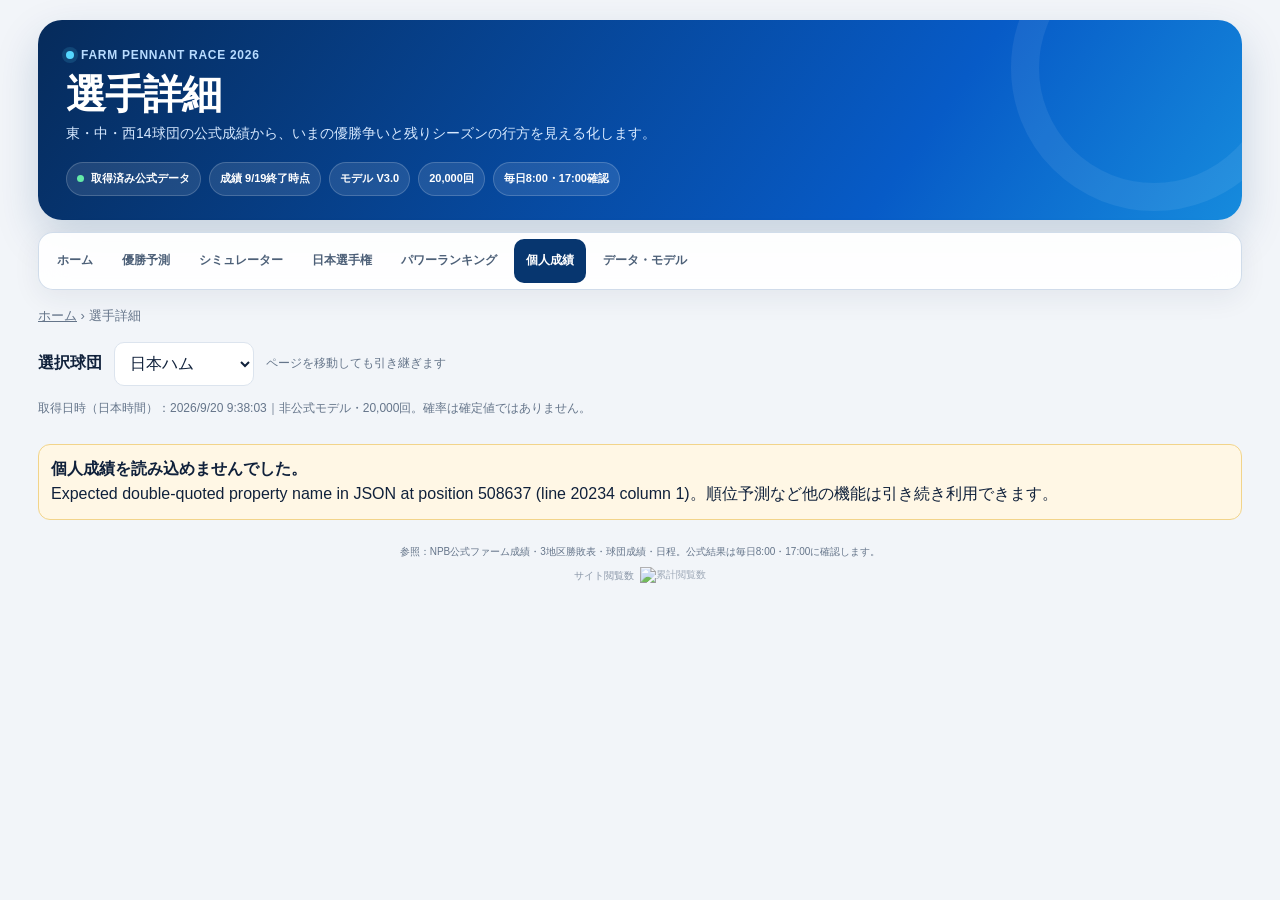
==== players/index.html @ fe239aa3 "Add all-team player statistics and analysis pages" ====
<!doctype html><html lang="ja"><head><meta charset="utf-8"><meta name="viewport" content="width=device-width,initial-scale=1,viewport-fit=cover"><base href="../"><title>選手詳細｜2026 ファーム3地区</title><link rel="stylesheet" href="styles.css?v=7"><link rel="stylesheet" href="pages.css?v=7"><link rel="stylesheet" href="stats.css?v=7"></head><body data-page="player"><div class="wrap" id="app"><header class="siteHeader" id="overview">
    <div class="brandEyebrow">Farm Pennant Race 2026</div>
    <h1>選手詳細</h1>
    <p class="siteLead">東・中・西14球団の公式成績から、いまの優勝争いと残りシーズンの行方を見える化します。</p>
    <div class="headerMeta" aria-label="データとモデルの状態">
      <span class="statusPill checking" id="dataStatusPill">更新確認中</span>
      <span class="metaPill" id="dataDateBadge">公式データを確認中</span>
      <span class="metaPill">モデル V3.0</span><span class="metaPill">20,000回</span>
      <span class="metaPill" id="autoUpdateBadge">自動更新を確認中</span>
    </div>
    <div class="updateFallback" id="updateFallback" role="status"><span id="updateFallbackText">前回取得できたデータを表示しています。</span><button class="retryButton" id="retryButton" type="button">再読み込み</button></div>
  </header>

<nav class="pageNav" aria-label="サイトメニュー" id="siteNav"></nav><div class="breadcrumb" id="breadcrumb"></div><div id="sharedSelection"></div><noscript><p class="note">最新の予測計算にはJavaScriptが必要です。<a href="https://npb.jp/bis/2026/stats/index_farm.html">NPB公式成績を見る</a></p></noscript><main><section class="section"><nav class="statsSubnav"><a href="stats/">← 個人成績一覧</a><a href="stats/titles/">個人タイトル</a><a href="stats/prospects/">若手ランキング</a></nav><div id="playerDetail"><div class="loadingSkeleton"><span class="skeleton"></span><span class="skeleton short"></span></div></div></section></main><footer>参照：NPB公式ファーム成績・3地区勝敗表・球団成績・日程。公式結果は毎日8:00・17:00に確認します。<div class="siteCounter" aria-label="サイトの累計閲覧数"><span>サイト閲覧数</span><img src="https://hits.sh/mituteto-png.github.io/farm-east-prediction.svg?style=flat-square&amp;label=&amp;color=8795a8" alt="累計閲覧数"></div></footer>
</div><script src="auto-data.js"></script><script src="farmchamp-data.js"></script><script type="module" src="site.js?v=7"></script><script type="module" src="stats-app.js?v=7"></script></body></html>
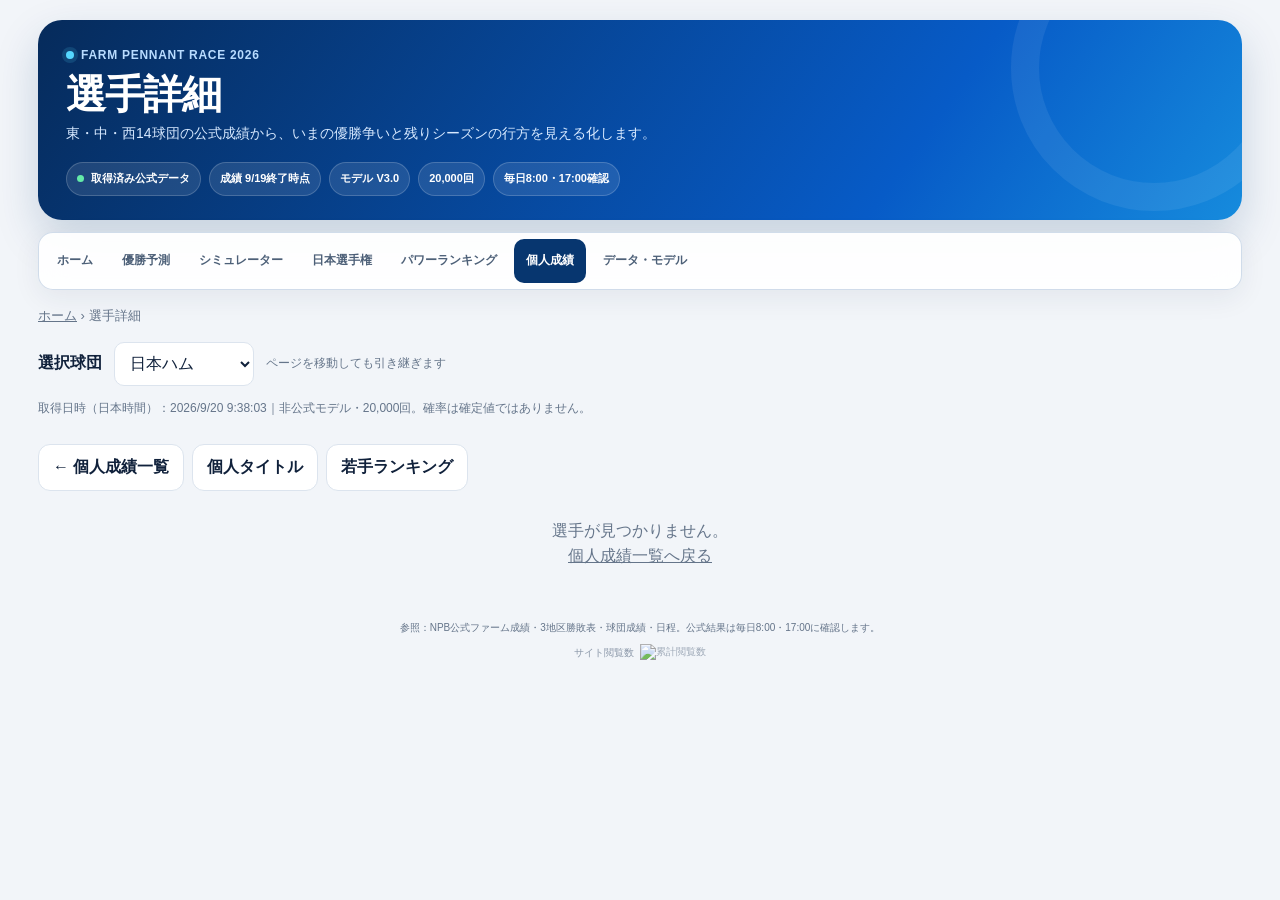
==== commit 68ac8490: "Refresh complete player data on stats pages" ====
--- a/players/index.html
+++ b/players/index.html
@@ -12,4 +12,4 @@
   </header>
 
 <nav class="pageNav" aria-label="サイトメニュー" id="siteNav"></nav><div class="breadcrumb" id="breadcrumb"></div><div id="sharedSelection"></div><noscript><p class="note">最新の予測計算にはJavaScriptが必要です。<a href="https://npb.jp/bis/2026/stats/index_farm.html">NPB公式成績を見る</a></p></noscript><main><section class="section"><nav class="statsSubnav"><a href="stats/">← 個人成績一覧</a><a href="stats/titles/">個人タイトル</a><a href="stats/prospects/">若手ランキング</a></nav><div id="playerDetail"><div class="loadingSkeleton"><span class="skeleton"></span><span class="skeleton short"></span></div></div></section></main><footer>参照：NPB公式ファーム成績・3地区勝敗表・球団成績・日程。公式結果は毎日8:00・17:00に確認します。<div class="siteCounter" aria-label="サイトの累計閲覧数"><span>サイト閲覧数</span><img src="https://hits.sh/mituteto-png.github.io/farm-east-prediction.svg?style=flat-square&amp;label=&amp;color=8795a8" alt="累計閲覧数"></div></footer>
-</div><script src="auto-data.js"></script><script src="farmchamp-data.js"></script><script type="module" src="site.js?v=7"></script><script type="module" src="stats-app.js?v=7"></script></body></html>+</div><script src="auto-data.js"></script><script src="farmchamp-data.js"></script><script type="module" src="site.js?v=8"></script><script type="module" src="stats-app.js?v=8"></script></body></html>
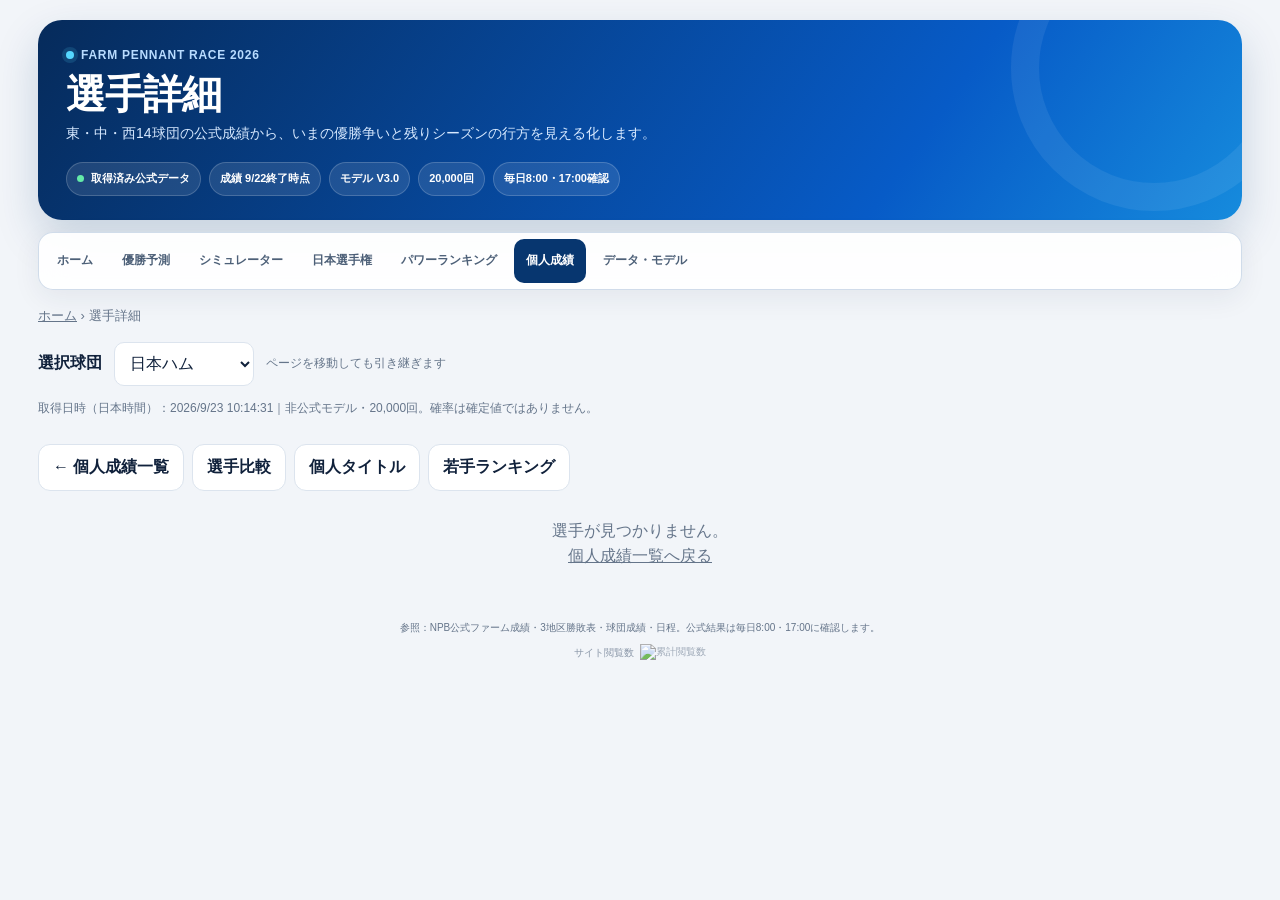
==== commit b7faecbe: "Add player comparison tool" ====
--- a/players/index.html
+++ b/players/index.html
@@ -1,4 +1,4 @@
-<!doctype html><html lang="ja"><head><meta charset="utf-8"><meta name="viewport" content="width=device-width,initial-scale=1,viewport-fit=cover"><base href="../"><title>選手詳細｜2026 ファーム3地区</title><link rel="stylesheet" href="styles.css?v=7"><link rel="stylesheet" href="pages.css?v=7"><link rel="stylesheet" href="stats.css?v=7"></head><body data-page="player"><div class="wrap" id="app"><header class="siteHeader" id="overview">
+<!doctype html><html lang="ja"><head><meta charset="utf-8"><meta name="viewport" content="width=device-width,initial-scale=1,viewport-fit=cover"><base href="../"><title>選手詳細｜2026 ファーム3地区</title><link rel="stylesheet" href="styles.css?v=7"><link rel="stylesheet" href="pages.css?v=7"><link rel="stylesheet" href="stats.css?v=9"></head><body data-page="player"><div class="wrap" id="app"><header class="siteHeader" id="overview">
     <div class="brandEyebrow">Farm Pennant Race 2026</div>
     <h1>選手詳細</h1>
     <p class="siteLead">東・中・西14球団の公式成績から、いまの優勝争いと残りシーズンの行方を見える化します。</p>
@@ -12,4 +12,4 @@
   </header>
 
 <nav class="pageNav" aria-label="サイトメニュー" id="siteNav"></nav><div class="breadcrumb" id="breadcrumb"></div><div id="sharedSelection"></div><noscript><p class="note">最新の予測計算にはJavaScriptが必要です。<a href="https://npb.jp/bis/2026/stats/index_farm.html">NPB公式成績を見る</a></p></noscript><main><section class="section"><nav class="statsSubnav"><a href="stats/">← 個人成績一覧</a><a href="stats/titles/">個人タイトル</a><a href="stats/prospects/">若手ランキング</a></nav><div id="playerDetail"><div class="loadingSkeleton"><span class="skeleton"></span><span class="skeleton short"></span></div></div></section></main><footer>参照：NPB公式ファーム成績・3地区勝敗表・球団成績・日程。公式結果は毎日8:00・17:00に確認します。<div class="siteCounter" aria-label="サイトの累計閲覧数"><span>サイト閲覧数</span><img src="https://hits.sh/mituteto-png.github.io/farm-east-prediction.svg?style=flat-square&amp;label=&amp;color=8795a8" alt="累計閲覧数"></div></footer>
-</div><script src="auto-data.js"></script><script src="farmchamp-data.js"></script><script type="module" src="site.js?v=8"></script><script type="module" src="stats-app.js?v=8"></script></body></html>+</div><script src="auto-data.js"></script><script src="farmchamp-data.js"></script><script type="module" src="site.js?v=9"></script><script type="module" src="stats-app.js?v=9"></script></body></html>
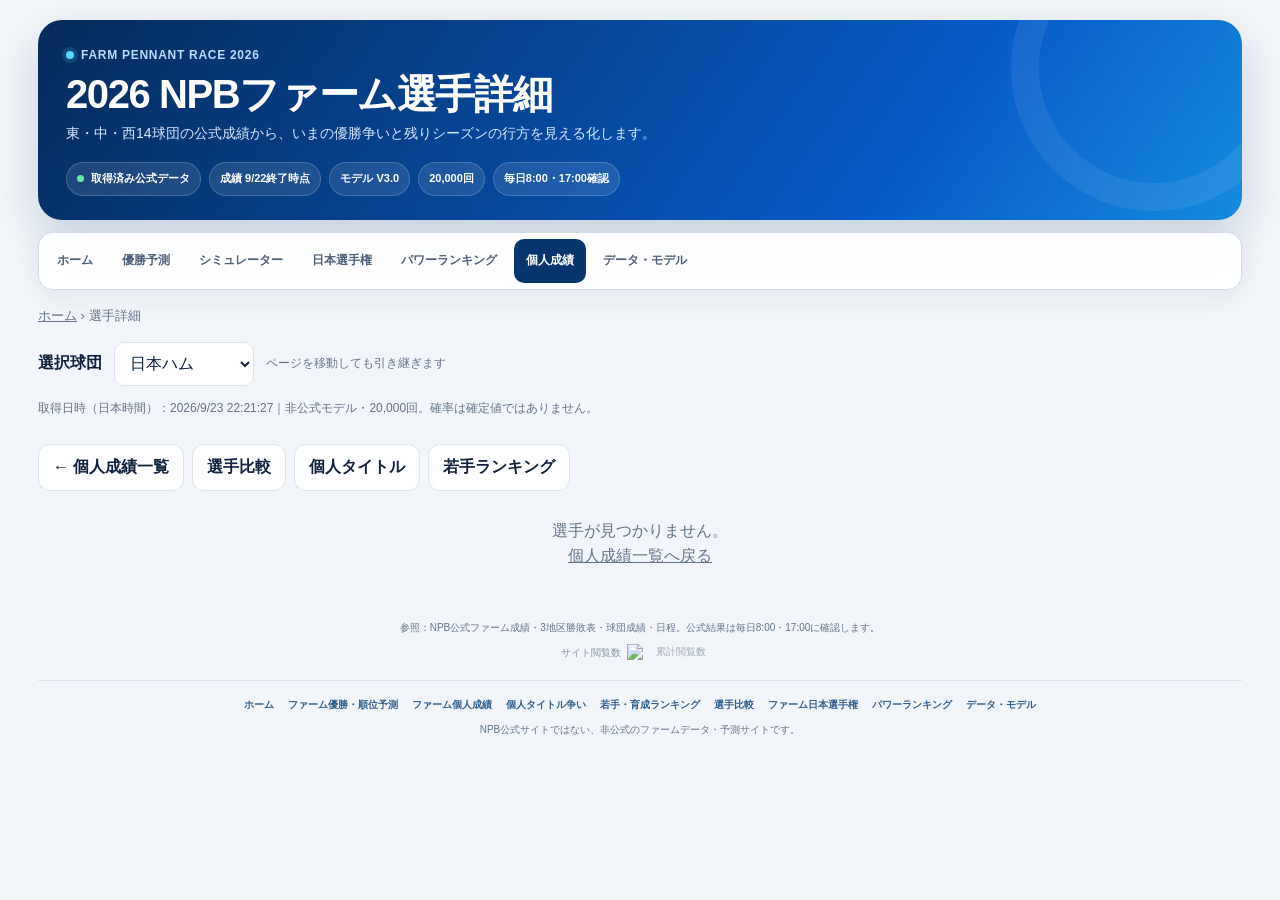
==== commit 4953170e: "Improve SEO discovery and social metadata" ====
--- a/players/index.html
+++ b/players/index.html
@@ -1,6 +1,6 @@
-<!doctype html><html lang="ja"><head><meta charset="utf-8"><meta name="viewport" content="width=device-width,initial-scale=1,viewport-fit=cover"><base href="../"><title>選手詳細｜2026 ファーム3地区</title><link rel="stylesheet" href="styles.css?v=7"><link rel="stylesheet" href="pages.css?v=7"><link rel="stylesheet" href="stats.css?v=9"></head><body data-page="player"><div class="wrap" id="app"><header class="siteHeader" id="overview">
+<!doctype html><html lang="ja"><head><meta charset="utf-8"><meta name="viewport" content="width=device-width,initial-scale=1,viewport-fit=cover"><base href="../"><link rel="stylesheet" href="styles.css?v=8"><link rel="stylesheet" href="pages.css?v=7"><link rel="stylesheet" href="stats.css?v=10"><!-- SEO:START --><title>2026 NPBファーム選手詳細｜個人成績・経歴</title><meta name="description" content="2026年NPBファーム選手の個人成績、プロフィール、経歴、日本選手権出場資格を確認できます。"><meta name="robots" content="index,follow,max-image-preview:large"><link rel="icon" type="image/svg+xml" href="assets/favicon.svg"><meta property="og:locale" content="ja_JP"><meta property="og:site_name" content="2026 NPBファームデータ"><meta property="og:type" content="profile"><meta property="og:title" content="2026 NPBファーム選手詳細｜個人成績・経歴"><meta property="og:description" content="2026年NPBファーム選手の個人成績、プロフィール、経歴、日本選手権出場資格を確認できます。"><meta property="og:image" content="https://mituteto-png.github.io/farm-east-prediction/assets/ogp.png"><meta property="og:image:width" content="1200"><meta property="og:image:height" content="630"><meta property="og:image:alt" content="2026 NPBファームデータのサイト紹介画像"><meta name="twitter:card" content="summary_large_image"><meta name="twitter:title" content="2026 NPBファーム選手詳細｜個人成績・経歴"><meta name="twitter:description" content="2026年NPBファーム選手の個人成績、プロフィール、経歴、日本選手権出場資格を確認できます。"><meta name="twitter:image" content="https://mituteto-png.github.io/farm-east-prediction/assets/ogp.png"><!-- SEO:END --></head><body data-page="player"><div class="wrap" id="app"><header class="siteHeader" id="overview">
     <div class="brandEyebrow">Farm Pennant Race 2026</div>
-    <h1>選手詳細</h1>
+    <h1>2026 NPBファーム選手詳細</h1>
     <p class="siteLead">東・中・西14球団の公式成績から、いまの優勝争いと残りシーズンの行方を見える化します。</p>
     <div class="headerMeta" aria-label="データとモデルの状態">
       <span class="statusPill checking" id="dataStatusPill">更新確認中</span>
@@ -11,5 +11,5 @@
     <div class="updateFallback" id="updateFallback" role="status"><span id="updateFallbackText">前回取得できたデータを表示しています。</span><button class="retryButton" id="retryButton" type="button">再読み込み</button></div>
   </header>
 
-<nav class="pageNav" aria-label="サイトメニュー" id="siteNav"></nav><div class="breadcrumb" id="breadcrumb"></div><div id="sharedSelection"></div><noscript><p class="note">最新の予測計算にはJavaScriptが必要です。<a href="https://npb.jp/bis/2026/stats/index_farm.html">NPB公式成績を見る</a></p></noscript><main><section class="section"><nav class="statsSubnav"><a href="stats/">← 個人成績一覧</a><a href="stats/titles/">個人タイトル</a><a href="stats/prospects/">若手ランキング</a></nav><div id="playerDetail"><div class="loadingSkeleton"><span class="skeleton"></span><span class="skeleton short"></span></div></div></section></main><footer>参照：NPB公式ファーム成績・3地区勝敗表・球団成績・日程。公式結果は毎日8:00・17:00に確認します。<div class="siteCounter" aria-label="サイトの累計閲覧数"><span>サイト閲覧数</span><img src="https://hits.sh/mituteto-png.github.io/farm-east-prediction.svg?style=flat-square&amp;label=&amp;color=8795a8" alt="累計閲覧数"></div></footer>
-</div><script src="auto-data.js"></script><script src="farmchamp-data.js"></script><script type="module" src="site.js?v=9"></script><script type="module" src="stats-app.js?v=9"></script></body></html>+<nav class="pageNav" aria-label="サイトメニュー" id="siteNav"></nav><div class="breadcrumb" id="breadcrumb"></div><div id="sharedSelection"></div><noscript><p class="note">最新の予測計算にはJavaScriptが必要です。<a href="https://npb.jp/bis/2026/stats/index_farm.html">NPB公式成績を見る</a></p></noscript><main><section class="section"><nav class="statsSubnav"><a href="stats/">← 個人成績一覧</a><a href="stats/titles/">個人タイトル</a><a href="stats/prospects/">若手ランキング</a></nav><div id="playerDetail"><div class="loadingSkeleton"><span class="skeleton"></span><span class="skeleton short"></span></div></div></section></main><footer>参照：NPB公式ファーム成績・3地区勝敗表・球団成績・日程。公式結果は毎日8:00・17:00に確認します。<div class="siteCounter" aria-label="サイトの累計閲覧数"><span>サイト閲覧数</span><img src="https://hits.sh/mituteto-png.github.io/farm-east-prediction.svg?style=flat-square&amp;label=&amp;color=8795a8" alt="累計閲覧数" width="92" height="18" loading="lazy"></div><nav class="footerNav" aria-label="サイト内リンク"><a href="index.html">ホーム</a><a href="prediction.html">ファーム優勝・順位予測</a><a href="stats/">ファーム個人成績</a><a href="stats/titles/">個人タイトル争い</a><a href="stats/prospects/">若手・育成ランキング</a><a href="stats/compare/">選手比較</a><a href="farmchamp.html">ファーム日本選手権</a><a href="power-ranking.html">パワーランキング</a><a href="about.html">データ・モデル</a></nav><p class="siteDisclaimer">NPB公式サイトではない、非公式のファームデータ・予測サイトです。</p></footer>
+</div><script src="auto-data.js"></script><script src="farmchamp-data.js"></script><script type="module" src="site.js?v=10"></script><script type="module" src="stats-app.js?v=12"></script></body></html>
